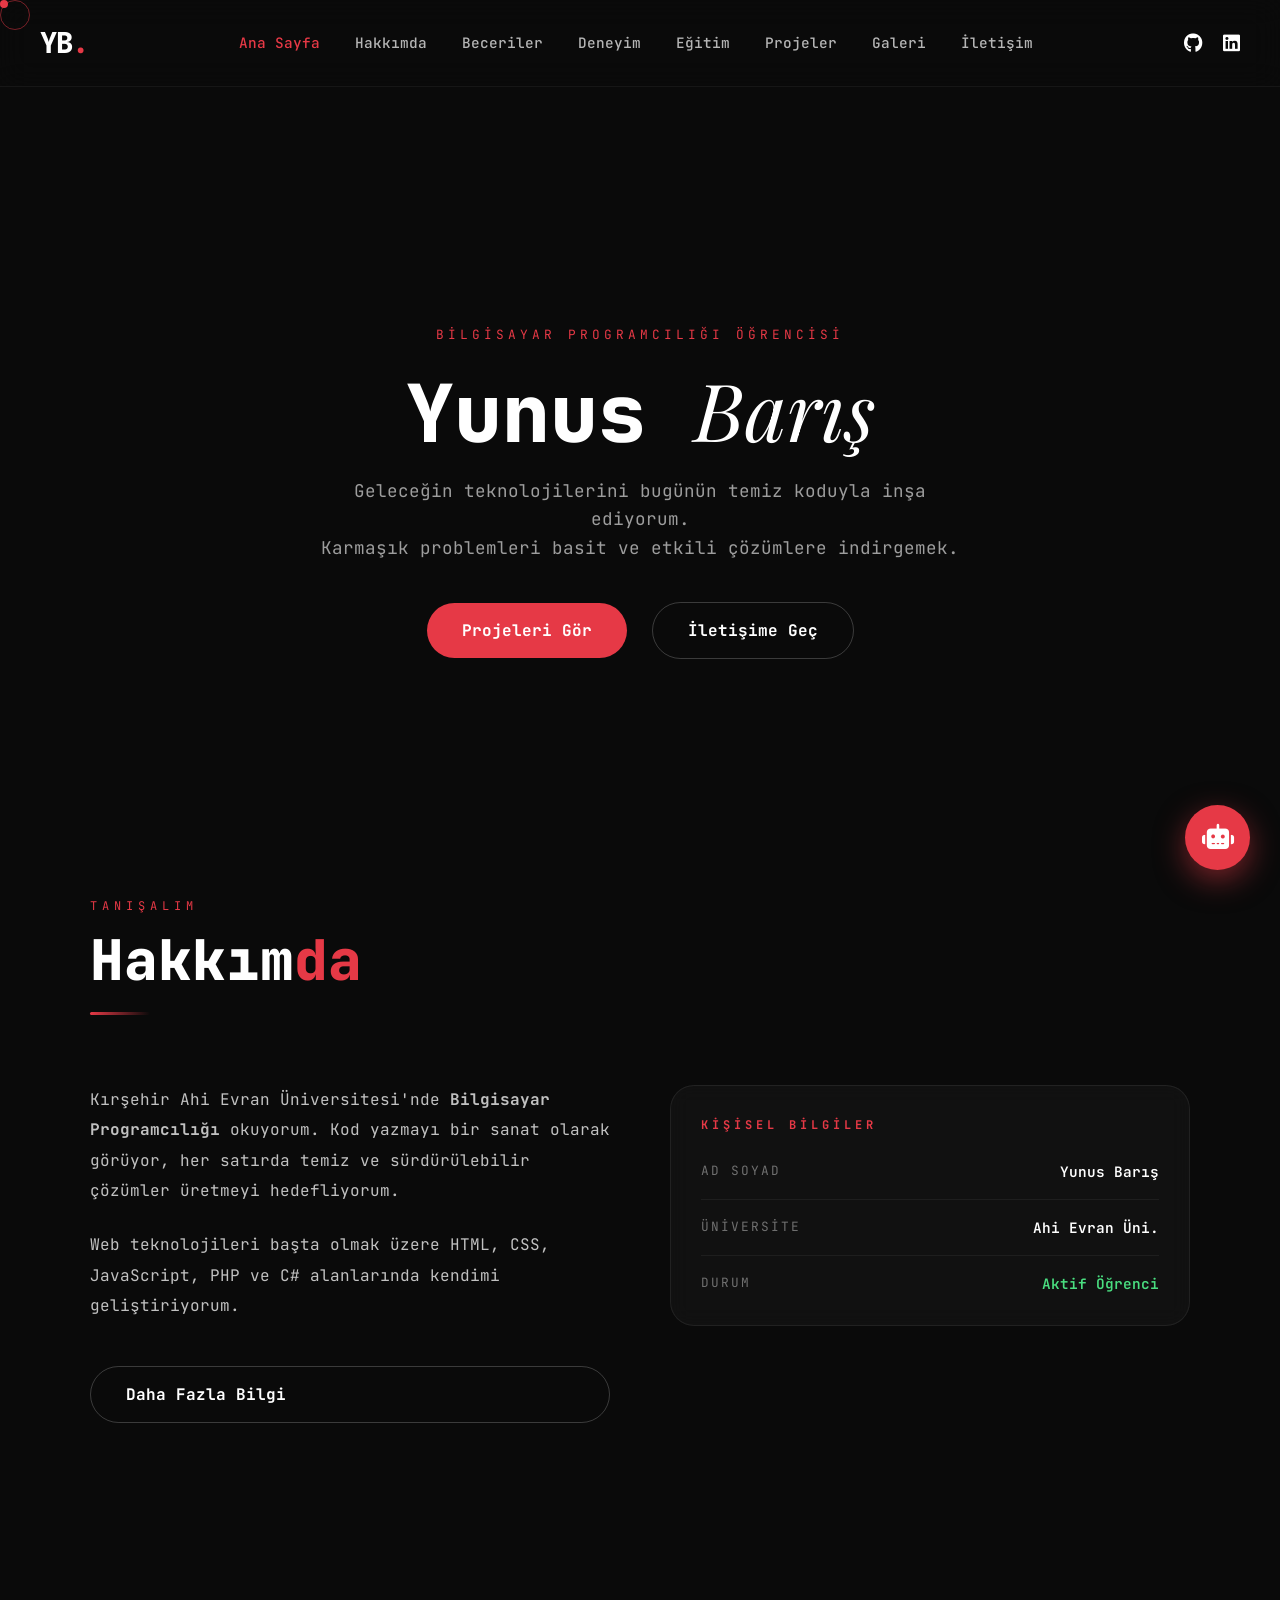
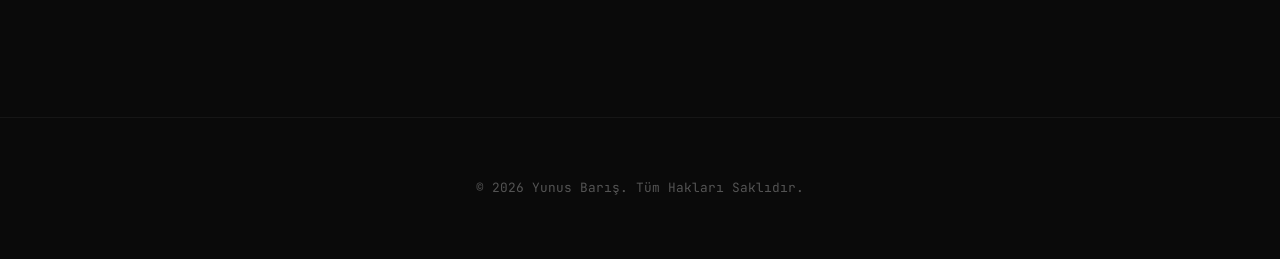
==== index.html @ b7cae60c "Update index.html" ====
<!DOCTYPE html>
<html lang="tr">
<head>
    <meta charset="UTF-8">
    <meta name="viewport" content="width=device-width, initial-scale=1.0">
    <title>Yunus Barış | Ana Sayfa</title>
    <link rel="stylesheet" href="assets/css/style.css">
    <link rel="stylesheet" href="https://cdnjs.cloudflare.com/ajax/libs/font-awesome/6.5.1/css/all.min.css">
    <link rel="preconnect" href="https://fonts.googleapis.com">
    <link rel="preconnect" href="https://fonts.gstatic.com" crossorigin>
    <link href="https://fonts.googleapis.com/css2?family=JetBrains+Mono:wght@400;500;700;800&family=Playfair+Display:ital,wght@0,400;1,400&display=swap" rel="stylesheet">
</head>
<body>

    <!-- ÖZEL İMLEÇ -->
    <div class="cursor" id="cursor"></div>
    <div class="cursor-trail" id="cursorTrail"></div>

    <header>
        <nav class="navbar">
            <a href="index.html" class="nav-logo">YB<span class="dot">.</span></a>
            <ul class="nav-links" id="navLinks">
                <li><a href="index.html" class="active">Ana Sayfa</a></li>
                <li><a href="pages/about.html">Hakkımda</a></li>
                <li><a href="pages/skills.html">Beceriler</a></li>
                <li><a href="pages/experience.html">Deneyim</a></li>
                <li><a href="pages/education.html">Eğitim</a></li>
                <li><a href="pages/project.html">Projeler</a></li>
                <li><a href="pages/gallery.html">Galeri</a></li>
                <li><a href="pages/contact.html">İletişim</a></li>
            </ul>
            <div class="nav-socials">
                <a href="https://github.com/barisyunus29-blip" target="_blank"><i class="fab fa-github"></i></a>
                <a href="https://www.linkedin.com/in/yunus-barış-47b7302a7/" target="_blank"><i class="fab fa-linkedin"></i></a>
            </div>
            <div class="hamburger" id="hamburger">
                <span></span><span></span><span></span>
            </div>
        </nav>
    </header>

    <main>
        <section class="hero">
            <div class="hero-content">
                <div class="hero-tag">Bilgisayar Programcılığı Öğrencisi</div>
                <h1 class="hero-name"><span>Yunus</span> <span class="italic">Barış</span></h1>
                <p class="hero-sub">
                    Geleceğin teknolojilerini bugünün temiz koduyla inşa ediyorum.<br>
                    Karmaşık problemleri basit ve etkili çözümlere indirgemek.
                </p>
                <div class="hero-cta">
                    <a href="pages/project.html" class="btn-primary">Projeleri Gör</a>
                    <a href="pages/contact.html" class="btn-ghost">İletişime Geç</a>
                </div>
            </div>
        </section>

        <!-- Hakkımda Bölümü -->
        <section id="about-section" class="page-wrapper" style="padding-top: 0;">
            <div class="page-container">
                <div class="page-header fade-in-up">
                    <span class="page-header-label">Tanışalım</span>
                    <h1>Hakkım<span class="highlight">da</span></h1>
                    <div class="page-header-line"></div>
                </div>

                <div class="about-grid">
                    <div class="about-text-block fade-in-up delay-1">
                        <p>
                            Kırşehir Ahi Evran Üniversitesi'nde <strong>Bilgisayar Programcılığı</strong> okuyorum.
                            Kod yazmayı bir sanat olarak görüyor, her satırda temiz ve sürdürülebilir çözümler üretmeyi hedefliyorum.
                        </p>
                        <p>
                            Web teknolojileri başta olmak üzere HTML, CSS, JavaScript, PHP ve C# alanlarında kendimi geliştiriyorum.
                        </p>
                        <a href="pages/about.html" class="btn-ghost" style="margin-left: 0; margin-top: 20px;">Daha Fazla Bilgi</a>
                    </div>
                    <div class="about-info-card fade-in-up delay-2 glow-card" style="position: relative; overflow: hidden;">
                        <h3>Kişisel Bilgiler</h3>
                        <div class="info-list">
                            <div class="info-item"><span class="info-label">Ad Soyad</span><span class="info-value">Yunus Barış</span></div>
                            <div class="info-item"><span class="info-label">Üniversite</span><span class="info-value">Ahi Evran Üni.</span></div>
                            <div class="info-item"><span class="info-label">Durum</span><span class="info-value" style="color: #4ade80;">Aktif Öğrenci</span></div>
                        </div>
                    </div>
                </div>
            </div>
        </section>
    </main>

    <!-- AI Chatbot -->
    <div id="ai-chat-container">
        <div class="ai-chat-header">
            <span><i class="fas fa-robot"></i> AI Asistan</span>
            <button id="close-chat"><i class="fas fa-times"></i></button>
        </div>
        <div id="ai-chat-body">
            <div class="ai-message">Merhaba! Ben Yunus'un AI asistanıyım. Size nasıl yardımcı olabilirim?</div>
        </div>
        <div class="ai-chat-footer">
            <input type="text" id="ai-input" placeholder="Bir şeyler sorun...">
            <button id="send-ai" style="background:#e63946;border:none;color:#fff;padding:12px 18px;border-radius:50px;cursor:pointer;font-family:inherit;">
                <i class="fas fa-paper-plane"></i>
            </button>
        </div>
    </div>
    <button id="ai-chat-toggle"><i class="fas fa-robot"></i></button>

    <footer>
        <p>&copy; 2026 Yunus Barış. Tüm Hakları Saklıdır.</p>
    </footer>

    <script src="assets/js/app.js"></script>
</body>
</html>
---- assets/css/style.css ----
/* GENEL AYARLAR */
* {
    margin: 0;
    padding: 0;
    box-sizing: border-box;
}

body {
    font-family: 'JetBrains Mono', monospace;
    background-color: #0a0a0a;
    color: #ffffff;
    line-height: 1.6;
    overflow-x: hidden;
}

/* ÖZEL İMLEÇ */
.cursor {
    width: 8px;
    height: 8px;
    background-color: #e63946;
    border-radius: 50%;
    position: fixed;
    pointer-events: none;
    z-index: 9999;
    transition: transform 0.1s ease;
}

.cursor-trail {
    width: 30px;
    height: 30px;
    border: 1px solid rgba(230, 57, 70, 0.5);
    border-radius: 50%;
    position: fixed;
    pointer-events: none;
    z-index: 9998;
    transition: left 0.15s ease-out, top 0.15s ease-out;
}

/* NAVBAR (Modern Cam Efekti) */
header {
    background-color: rgba(10, 10, 10, 0.8);
    backdrop-filter: blur(15px);
    padding: 20px 0;
    position: sticky;
    top: 0;
    z-index: 1000;
    border-bottom: 1px solid rgba(255, 255, 255, 0.05);
}

.navbar {
    display: flex;
    justify-content: space-between;
    align-items: center;
    max-width: 1300px;
    margin: 0 auto;
    padding: 0 40px;
}

.nav-logo {
    font-size: 1.8rem;
    font-weight: 800;
    letter-spacing: -1px;
    text-decoration: none;
    color: #fff;
}

.nav-logo .dot {
    color: #e63946;
}

.nav-links {
    display: flex;
    gap: 35px;
    list-style: none;
}

.nav-links a {
    font-size: 0.9rem;
    font-weight: 500;
    color: rgba(255, 255, 255, 0.7);
    transition: 0.4s cubic-bezier(0.175, 0.885, 0.32, 1.275);
    text-decoration: none;
}

.nav-links a:hover, .nav-links a.active {
    color: #e63946;
    transform: translateY(-2px);
}

.nav-socials {
    display: flex;
    gap: 20px;
}

.nav-socials a {
    font-size: 1.2rem;
    color: #fff;
    transition: 0.3s;
    text-decoration: none;
}

.nav-socials a:hover {
    color: #e63946;
    transform: scale(1.2);
}

/* HAMBURGER */
.hamburger {
    display: none;
    flex-direction: column;
    gap: 6px;
    cursor: pointer;
}

.hamburger span {
    width: 28px;
    height: 2px;
    background-color: #fff;
    transition: 0.4s;
}

/* HERO SECTION */
.hero {
    height: 90vh;
    display: flex;
    align-items: center;
    justify-content: center;
    text-align: center;
    padding: 0 20px;
}

.hero-tag {
    font-size: 0.8rem;
    color: #e63946;
    letter-spacing: 4px;
    text-transform: uppercase;
    margin-bottom: 20px;
}

.hero-name {
    font-size: 5rem;
    font-weight: 800;
    margin-bottom: 20px;
    line-height: 1.1;
}

.hero-name span.italic {
    font-style: italic;
    font-family: 'Playfair Display', serif;
    font-weight: 400;
}

.hero-sub {
    font-size: 1.1rem;
    color: rgba(255, 255, 255, 0.6);
    max-width: 650px;
    margin: 0 auto 40px;
}

/* BUTONLAR */
.btn-primary {
    padding: 15px 35px;
    background-color: #e63946;
    color: #fff;
    border-radius: 50px;
    font-weight: 700;
    display: inline-block;
    transition: 0.4s;
    text-decoration: none;
}

.btn-primary:hover {
    background-color: #c12a35;
    box-shadow: 0 10px 30px rgba(230, 57, 70, 0.4);
    transform: translateY(-5px);
}

.btn-ghost {
    padding: 15px 35px;
    border: 1px solid rgba(255, 255, 255, 0.2);
    color: #fff;
    border-radius: 50px;
    font-weight: 700;
    display: inline-block;
    transition: 0.4s;
    margin-left: 15px;
    text-decoration: none;
}

.btn-ghost:hover {
    border-color: #e63946;
    background-color: rgba(230, 57, 70, 0.1);
    transform: translateY(-5px);
}

/* AI CHATBOT */
#ai-chat-toggle {
    position: fixed; bottom: 30px; right: 30px;
    width: 65px; height: 65px; border-radius: 50%;
    background-color: #e63946; color: #fff;
    border: none; cursor: pointer; font-size: 1.6rem;
    box-shadow: 0 10px 30px rgba(230, 57, 70, 0.5);
    z-index: 2000; transition: 0.3s;
}

#ai-chat-toggle:hover { transform: scale(1.1); }

#ai-chat-container {
    position: fixed; bottom: 110px; right: 30px;
    width: 360px; background: rgba(20, 20, 20, 0.95);
    backdrop-filter: blur(20px); border-radius: 25px;
    border: 1px solid rgba(255, 255, 255, 0.1);
    display: none; flex-direction: column; z-index: 2000;
    box-shadow: 0 20px 60px rgba(0, 0, 0, 0.8);
}

.ai-chat-header {
    background: #e63946; color: white; padding: 20px;
    border-radius: 25px 25px 0 0; display: flex; justify-content: space-between;
}

#ai-chat-body { height: 350px; overflow-y: auto; padding: 20px; display: flex; flex-direction: column; gap: 15px; }

.ai-message { background: rgba(255, 255, 255, 0.05); padding: 12px 18px; border-radius: 15px 15px 15px 0; align-self: flex-start; max-width: 85%; }

.user-message { background: #e63946; padding: 12px 18px; border-radius: 15px 15px 0 15px; align-self: flex-end; max-width: 85%; }

.ai-chat-footer { padding: 20px; display: flex; gap: 10px; border-top: 1px solid rgba(255, 255, 255, 0.05); }

.ai-chat-footer input { flex: 1; background: rgba(255, 255, 255, 0.05); border: 1px solid rgba(255, 255, 255, 0.1); color: white; padding: 12px 20px; border-radius: 50px; font-family: inherit; }

/* ============================================
   MERKEZİ MODERN KART & PARLAMA (GLOW) SİSTEMİ
   ============================================ */

.glow-card {
    background: rgba(255, 255, 255, 0.03);
    border: 1px solid rgba(255, 255, 255, 0.07);
    border-radius: 24px;
    padding: 30px;
    position: relative;
    overflow: hidden;
    transition: all 0.4s cubic-bezier(0.175, 0.885, 0.32, 1.275);
    cursor: pointer;
    backdrop-filter: blur(10px);
}

/* Üst Kırmızı Çizgi Efekti (Beceriler sayfasından) */
.glow-card::before {
    content: '';
    position: absolute;
    top: 0; left: 0;
    width: 100%; height: 3px;
    background: linear-gradient(90deg, #e63946, transparent);
    transform: scaleX(0);
    transform-origin: left;
    transition: transform 0.4s ease;
    z-index: 2;
}

/* Fare Takip Parlama Efekti */
.glow-card::after {
    content: '';
    position: absolute;
    top: 0; left: 0;
    width: 100%; height: 100%;
    background: radial-gradient(600px circle at var(--mouse-x) var(--mouse-y), rgba(230, 57, 70, 0.15), transparent 40%);
    opacity: 0;
    transition: opacity 0.5s;
    pointer-events: none;
    z-index: 1;
}

.glow-card:hover {
    border-color: rgba(230, 57, 70, 0.4);
    background: rgba(230, 57, 70, 0.04);
    transform: translateY(-10px) scale(1.02);
    box-shadow: 0 30px 60px rgba(0, 0, 0, 0.5);
}

.glow-card:hover::before {
    transform: scaleX(1);
}

.glow-card:hover::after {
    opacity: 1;
}

/* ============================================
   SAYFA ORTAK STİLLER
   ============================================ */

.page-wrapper {
    min-height: calc(100vh - 80px);
    padding: 80px 20px;
}

.page-container {
    max-width: 1100px;
    margin: 0 auto;
}

.page-header {
    margin-bottom: 70px;
    position: relative;
}

.page-header-label {
    font-size: 0.75rem;
    color: #e63946;
    letter-spacing: 5px;
    text-transform: uppercase;
    margin-bottom: 14px;
    display: block;
}

.page-header h1 {
    font-size: 3.5rem;
    font-weight: 800;
    line-height: 1.1;
    margin-bottom: 20px;
}

.page-header h1 .highlight {
    color: #e63946;
}

.page-header-line {
    width: 60px;
    height: 3px;
    background: linear-gradient(90deg, #e63946, transparent);
    border-radius: 2px;
}

/* ============================================
   HAKKIMDA BÖLÜMÜ / SAYFASI
   ============================================ */

.about-grid {
    display: grid;
    grid-template-columns: 1fr 1fr;
    gap: 60px;
    align-items: start;
    margin-bottom: 80px;
}

.about-text-block {
    display: flex;
    flex-direction: column;
    gap: 24px;
}

.about-text-block p {
    font-size: 1rem;
    color: rgba(255, 255, 255, 0.75);
    line-height: 1.9;
}

.about-info-card {
    /* glow-card sınıfı ile desteklenir */
}

.about-info-card h3 {
    font-size: 0.75rem;
    color: #e63946;
    letter-spacing: 4px;
    text-transform: uppercase;
    margin-bottom: 25px;
}

.info-list {
    display: flex;
    flex-direction: column;
    gap: 16px;
}

.info-item {
    display: flex;
    justify-content: space-between;
    align-items: center;
    padding-bottom: 16px;
    border-bottom: 1px solid rgba(255, 255, 255, 0.05);
}

.info-item:last-child {
    border-bottom: none;
    padding-bottom: 0;
}

.info-label {
    font-size: 0.8rem;
    color: rgba(255, 255, 255, 0.4);
    text-transform: uppercase;
    letter-spacing: 2px;
}

.info-value {
    font-size: 0.9rem;
    color: #fff;
    font-weight: 600;
}

.about-interests {
    margin-top: 60px;
}

.about-interests h2 {
    font-size: 1.5rem;
    margin-bottom: 30px;
    color: rgba(255,255,255,0.9);
}

.interests-grid {
    display: grid;
    grid-template-columns: repeat(auto-fill, minmax(200px, 1fr));
    gap: 16px;
}

.interest-card {
    text-align: center;
    padding: 24px 20px;
}

.interest-card i {
    font-size: 1.8rem;
    color: #e63946;
    margin-bottom: 12px;
    display: block;
}

.interest-card span {
    font-size: 0.85rem;
    color: rgba(255,255,255,0.7);
}

/* ============================================
   BECERİLER BÖLÜMÜ
   ============================================ */

.skills-section-title {
    font-size: 0.75rem;
    color: #e63946;
    letter-spacing: 4px;
    text-transform: uppercase;
    margin-bottom: 30px;
    display: flex;
    align-items: center;
    gap: 15px;
}

.skills-section-title::after {
    content: '';
    flex: 1;
    height: 1px;
    background: rgba(255,255,255,0.08);
}

.skills-category {
    margin-bottom: 60px;
}

.skills-grid {
    display: grid;
    grid-template-columns: repeat(auto-fill, minmax(280px, 1fr));
    gap: 20px;
}

.skill-card-header {
    display: flex;
    align-items: center;
    gap: 16px;
    margin-bottom: 20px;
}

.skill-icon {
    width: 48px;
    height: 48px;
    background: rgba(230, 57, 70, 0.1);
    border-radius: 12px;
    display: flex;
    align-items: center;
    justify-content: center;
    font-size: 1.4rem;
    color: #e63946;
    flex-shrink: 0;
    transition: background 0.3s;
}

.skill-card:hover .skill-icon {
    background: rgba(230, 57, 70, 0.2);
}

.skill-card-info h3 {
    font-size: 1rem;
    font-weight: 700;
    margin-bottom: 4px;
}

.skill-card-info span {
    font-size: 0.75rem;
    color: rgba(255,255,255,0.4);
    text-transform: uppercase;
    letter-spacing: 2px;
}

.skill-bar-bg {
    width: 100%;
    height: 6px;
    background: rgba(255,255,255,0.05);
    border-radius: 10px;
    margin-top: 15px;
    overflow: hidden;
}

.skill-bar-fill {
    height: 100%;
    background: #e63946;
    width: 0;
    transition: width 1.5s cubic-bezier(0.1, 0, 0.2, 1);
}

.tools-grid {
    display: grid;
    grid-template-columns: repeat(auto-fill, minmax(120px, 1fr));
    gap: 15px;
}

.tool-badge {
    padding: 15px;
    text-align: center;
    border-radius: 18px;
}

.tool-badge i {
    font-size: 1.4rem;
    color: #e63946;
    margin-bottom: 8px;
    display: block;
}

.tool-badge span {
    font-size: 0.75rem;
    font-weight: 600;
    color: rgba(255,255,255,0.6);
}

/* ============================================
   DENEYİM BÖLÜMÜ (Timeline)
   ============================================ */

.timeline {
    position: relative;
    max-width: 900px;
    margin: 0 auto;
}

.timeline::before {
    content: '';
    position: absolute;
    left: 20px;
    top: 0;
    width: 2px;
    height: 100%;
    background: rgba(255,255,255,0.05);
}

.timeline-item {
    position: relative;
    padding-left: 70px;
    margin-bottom: 50px;
}

.timeline-dot {
    position: absolute;
    left: 15px;
    top: 0;
    width: 12px;
    height: 12px;
    background: #e63946;
    border-radius: 50%;
    box-shadow: 0 0 15px #e63946;
    z-index: 2;
}

.timeline-card {
    /* glow-card sınıfı ile desteklenir */
}

.timeline-meta {
    display: flex;
    justify-content: space-between;
    margin-bottom: 15px;
}

.timeline-date {
    font-size: 0.8rem;
    color: #e63946;
    font-weight: 700;
}

.timeline-badge {
    font-size: 0.65rem;
    background: rgba(255,255,255,0.05);
    padding: 4px 12px;
    border-radius: 50px;
    text-transform: uppercase;
    letter-spacing: 1px;
}

.timeline-card h3 {
    font-size: 1.3rem;
    margin-bottom: 5px;
}

.timeline-card h4 {
    font-size: 0.9rem;
    color: rgba(255,255,255,0.4);
    margin-bottom: 15px;
}

.timeline-card p {
    font-size: 0.95rem;
    color: rgba(255,255,255,0.6);
    line-height: 1.7;
    margin-bottom: 20px;
}

.timeline-tags {
    display: flex;
    flex-wrap: wrap;
    gap: 8px;
}

.timeline-tags span {
    font-size: 0.7rem;
    background: rgba(255,255,255,0.03);
    padding: 4px 10px;
    border-radius: 4px;
    color: rgba(255,255,255,0.5);
}

/* ============================================
   EĞİTİM BÖLÜMÜ
   ============================================ */

.education-grid {
    display: grid;
    grid-template-columns: repeat(auto-fill, minmax(320px, 1fr));
    gap: 25px;
}

.edu-card {
    /* glow-card sınıfı ile desteklenir */
}

.edu-icon {
    font-size: 1.8rem;
    color: #e63946;
    margin-bottom: 20px;
}

.edu-date {
    font-size: 0.8rem;
    color: #e63946;
    font-weight: 700;
    margin-bottom: 10px;
}

.edu-card h3 {
    font-size: 1.2rem;
    margin-bottom: 5px;
}

.edu-card h4 {
    font-size: 0.9rem;
    color: rgba(255,255,255,0.4);
    margin-bottom: 15px;
}

.edu-card p {
    font-size: 0.9rem;
    color: rgba(255,255,255,0.6);
}

/* ============================================
   PROJELER BÖLÜMÜ
   ============================================ */

.projects-grid {
    display: grid;
    grid-template-columns: repeat(auto-fill, minmax(350px, 1fr));
    gap: 30px;
}

.project-card {
    text-decoration: none;
    color: inherit;
    display: flex;
    flex-direction: column;
    gap: 20px;
}

.project-icon {
    width: 60px;
    height: 60px;
    background: rgba(230, 57, 70, 0.1);
    border-radius: 18px;
    display: flex;
    align-items: center;
    justify-content: center;
    font-size: 1.8rem;
    color: #e63946;
    transition: 0.3s;
}

.project-card:hover .project-icon {
    background: #e63946;
    color: #fff;
    transform: rotate(-10deg);
}

.project-card h3 {
    font-size: 1.5rem;
    font-weight: 700;
}

.project-card p {
    font-size: 0.95rem;
    color: rgba(255, 255, 255, 0.6);
    line-height: 1.7;
}

.project-link-hint {
    margin-top: auto;
    font-size: 0.8rem;
    color: #e63946;
    font-weight: 700;
    display: flex;
    align-items: center;
    gap: 10px;
    opacity: 0.7;
    transition: 0.3s;
}

.project-card:hover .project-link-hint {
    opacity: 1;
    gap: 15px;
}

/* ============================================
   İLETİŞİM BÖLÜMÜ
   ============================================ */

.contact-form-box {
    background: rgba(255, 255, 255, 0.03);
    border: 1px solid rgba(255, 255, 255, 0.07);
    border-radius: 30px;
    padding: 50px;
    backdrop-filter: blur(20px);
}

.form-group {
    margin-bottom: 25px;
}

.form-group label {
    display: block;
    font-size: 0.8rem;
    color: rgba(255, 255, 255, 0.5);
    margin-bottom: 10px;
    text-transform: uppercase;
    letter-spacing: 1px;
}

.form-control {
    width: 100%;
    background: rgba(255, 255, 255, 0.05);
    border: 1px solid rgba(255, 255, 255, 0.1);
    border-radius: 15px;
    padding: 15px 20px;
    color: #fff;
    font-family: inherit;
    transition: 0.3s;
}

.form-control:focus {
    outline: none;
    border-color: #e63946;
    background: rgba(255, 255, 255, 0.08);
    box-shadow: 0 0 20px rgba(230, 57, 70, 0.1);
}

textarea.form-control {
    resize: none;
    height: 150px;
}

/* FOOTER */
footer {
    text-align: center;
    padding: 60px 20px;
    border-top: 1px solid rgba(255, 255, 255, 0.05);
    color: rgba(255, 255, 255, 0.3);
    font-size: 0.8rem;
}

/* RESPONSIVE */
@media (max-width: 992px) {
    .hero-name { font-size: 3.5rem; }
    .about-grid { grid-template-columns: 1fr; }
}

@media (max-width: 768px) {
    .navbar { padding: 0 20px; }
    .nav-links { display: none; }
    .hamburger { display: flex; }
    .hero-name { font-size: 2.8rem; }
    .page-header h1 { font-size: 2.5rem; }
}

/* ============================================
   RESPONSIVE & TAŞMA KONTROLÜ (GÜNCELLEME)
   ============================================ */

/* Tüm görseller için taşma koruması */
img {
    max-width: 100%;
    height: auto;
    display: block;
}

/* Sayfa genelinde taşmayı engelle */
html, body {
    overflow-x: hidden;
    width: 100%;
    position: relative;
}

/* AI Chatbot Responsive Ayarları */
@media (max-width: 576px) {
    #ai-chat-container {
        width: calc(100% - 40px);
        right: 20px;
        bottom: 100px;
        height: 70vh;
    }
    
    #ai-chat-body {
        height: calc(100% - 130px);
    }

    .hero-name {
        font-size: 2.2rem;
    }

    .page-header h1 {
        font-size: 2rem;
    }

    .btn-ghost {
        margin-left: 0;
        margin-top: 10px;
        width: 100%;
    }

    .btn-primary {
        width: 100%;
    }
}

/* Hamburger Menü Mobilde Açıkken Sayfa Kaymasını Engelle */
body.menu-open {
    overflow: hidden;
}

/* Mobil Menü Stili (Hamburger aktifken) */
@media (max-width: 768px) {
    .nav-links.active {
        display: flex;
        flex-direction: column;
        position: fixed;
        top: 80px;
        left: 0;
        width: 100%;
        height: calc(100vh - 80px);
        background: rgba(10, 10, 10, 0.98);
        backdrop-filter: blur(20px);
        padding: 40px;
        gap: 30px;
        z-index: 999;
        animation: slideDown 0.4s ease forwards;
    }

    .nav-links a {
        font-size: 1.5rem;
        text-align: center;
    }

    @keyframes slideDown {
        from { opacity: 0; transform: translateY(-20px); }
        to { opacity: 1; transform: translateY(0); }
    }
}
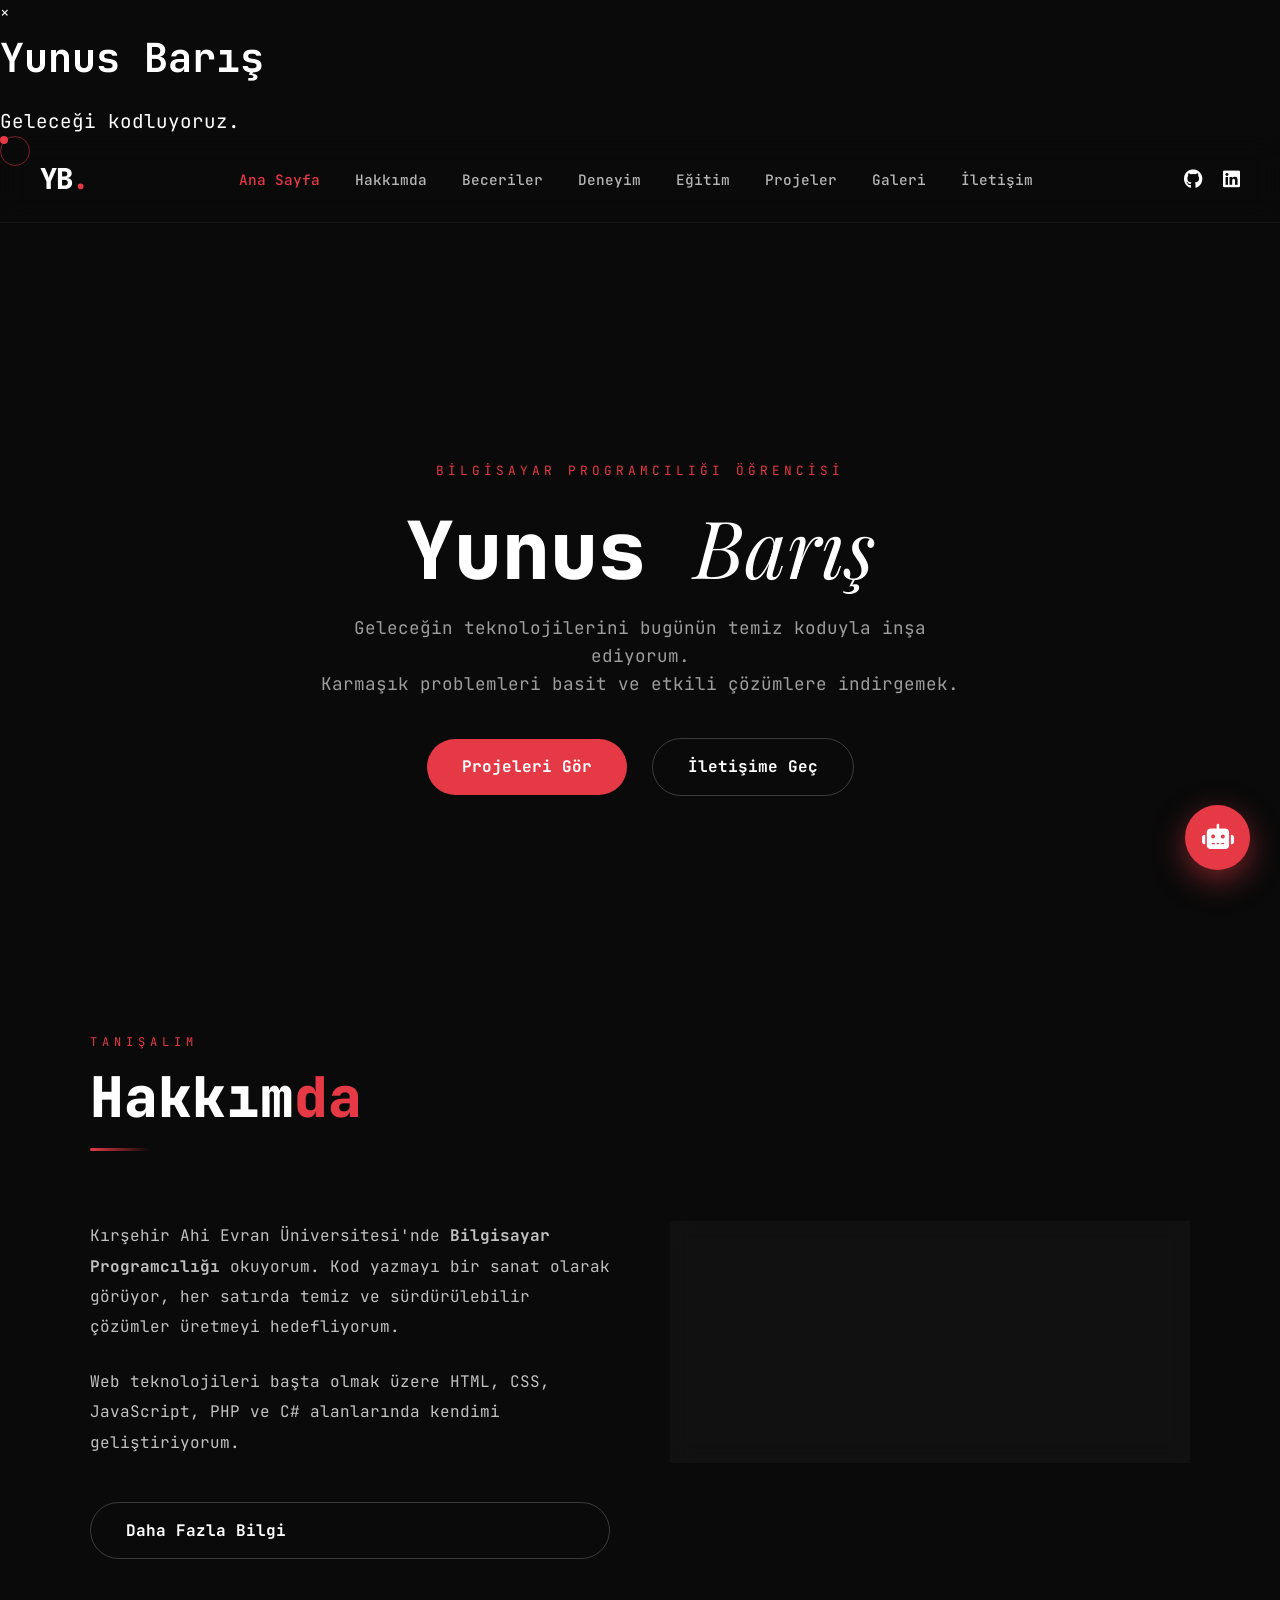
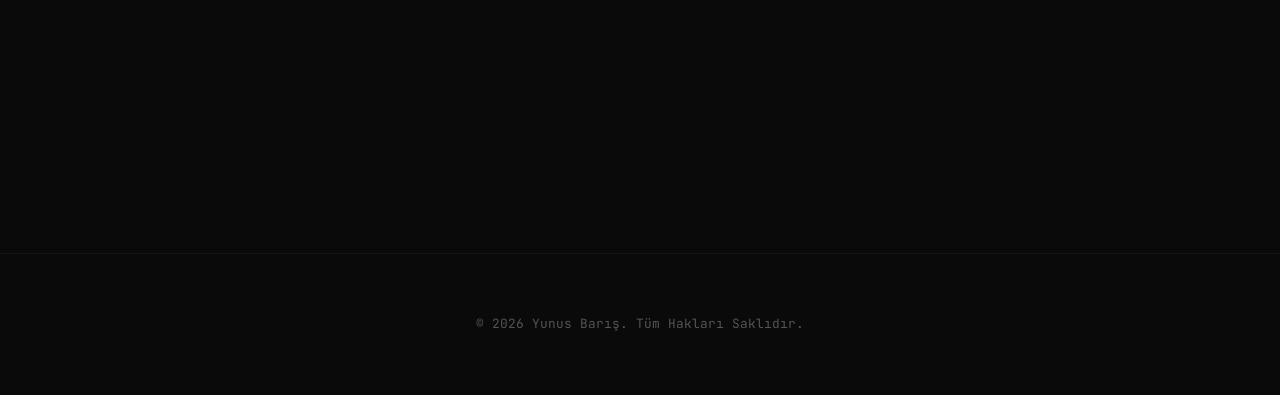
==== commit 7593e9ca: "3 tane özellik eklendi" ====
--- a/index.html
+++ b/index.html
@@ -11,6 +11,25 @@
     <link href="https://fonts.googleapis.com/css2?family=JetBrains+Mono:wght@400;500;700;800&family=Playfair+Display:ital,wght@0,400;1,400&display=swap" rel="stylesheet">
 </head>
 <body>
+    <!-- 1. PRELOADER: Tüm sayfaların en üstüne (<body> etiketinden hemen sonra) yapıştırın -->
+<div id="preloader">
+    <div class="spinner"></div>
+</div>
+
+<!-- 2. LIGHTBOX: Sadece galeri (gallery.html) sayfasının en altına (</body> öncesine) yapıştırın -->
+<div id="lightbox" class="lightbox">
+    <span class="close-button">&times;</span>
+    <img class="lightbox-content" id="lightbox-img" src="" alt="">
+</div>
+
+<!-- 3. PARALLAX: İstediğiniz sayfada (örneğin ana sayfa) bir bölüm olarak kullanın -->
+<section class="parallax-section" style="background-image: url('assets/img/arkaplan.jpg');">
+    <div class="parallax-container">
+        <h2 style="font-size: 2.5rem; margin-bottom: 1rem;">Yunus Barış</h2>
+        <p style="font-size: 1.2rem;">Geleceği kodluyoruz.</p>
+    </div>
+</section>
+
 
     <!-- ÖZEL İMLEÇ -->
     <div class="cursor" id="cursor"></div>
@@ -19,7 +38,7 @@
     <header>
         <nav class="navbar">
             <a href="index.html" class="nav-logo">YB<span class="dot">.</span></a>
-            <ul class="nav-links" id="navLinks">
+                                    <ul class="nav-links" id="navLinks">
                 <li><a href="index.html" class="active">Ana Sayfa</a></li>
                 <li><a href="pages/about.html">Hakkımda</a></li>
                 <li><a href="pages/skills.html">Beceriler</a></li>
@@ -88,6 +107,13 @@
         </section>
     </main>
 
+    
+
+    
+    
+
+
+    
     <!-- AI Chatbot -->
     <div id="ai-chat-container">
         <div class="ai-chat-header">
@@ -106,6 +132,7 @@
     </div>
     <button id="ai-chat-toggle"><i class="fas fa-robot"></i></button>
 
+
     <footer>
         <p>&copy; 2026 Yunus Barış. Tüm Hakları Saklıdır.</p>
     </footer>
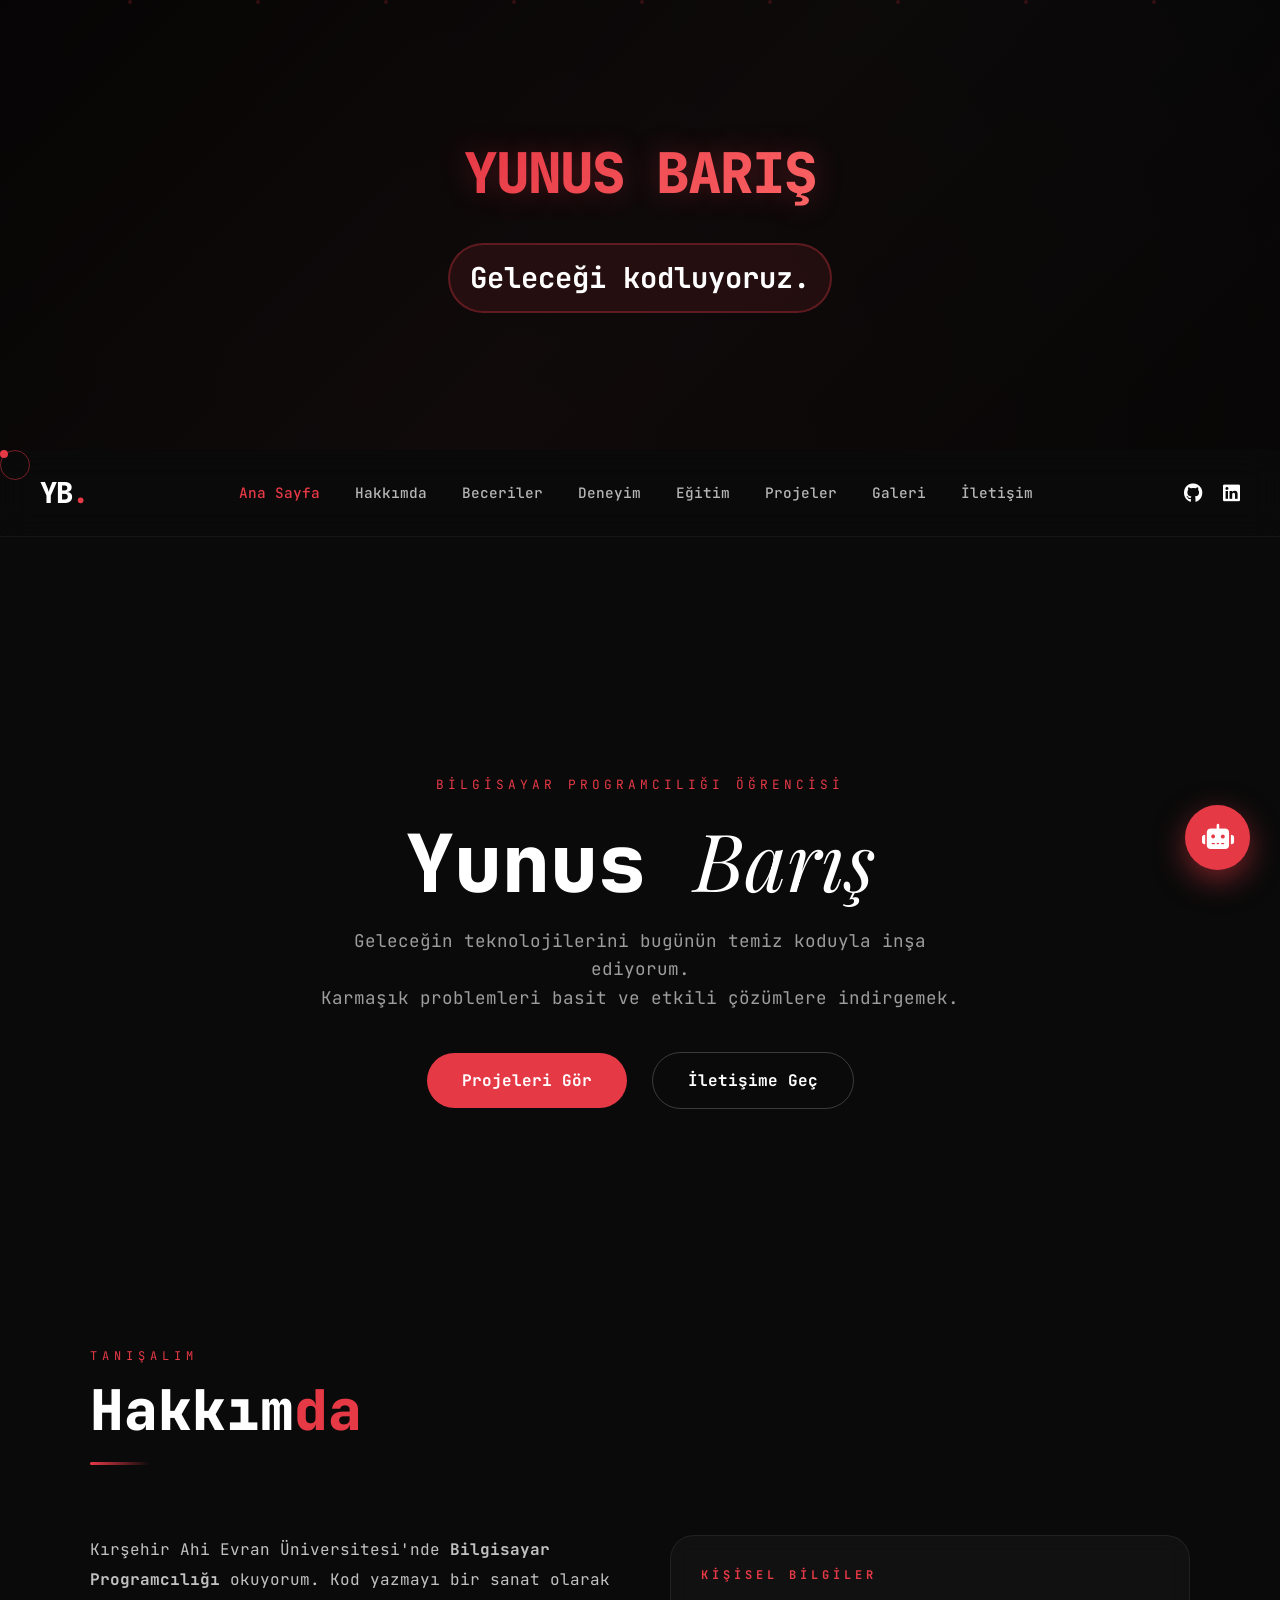
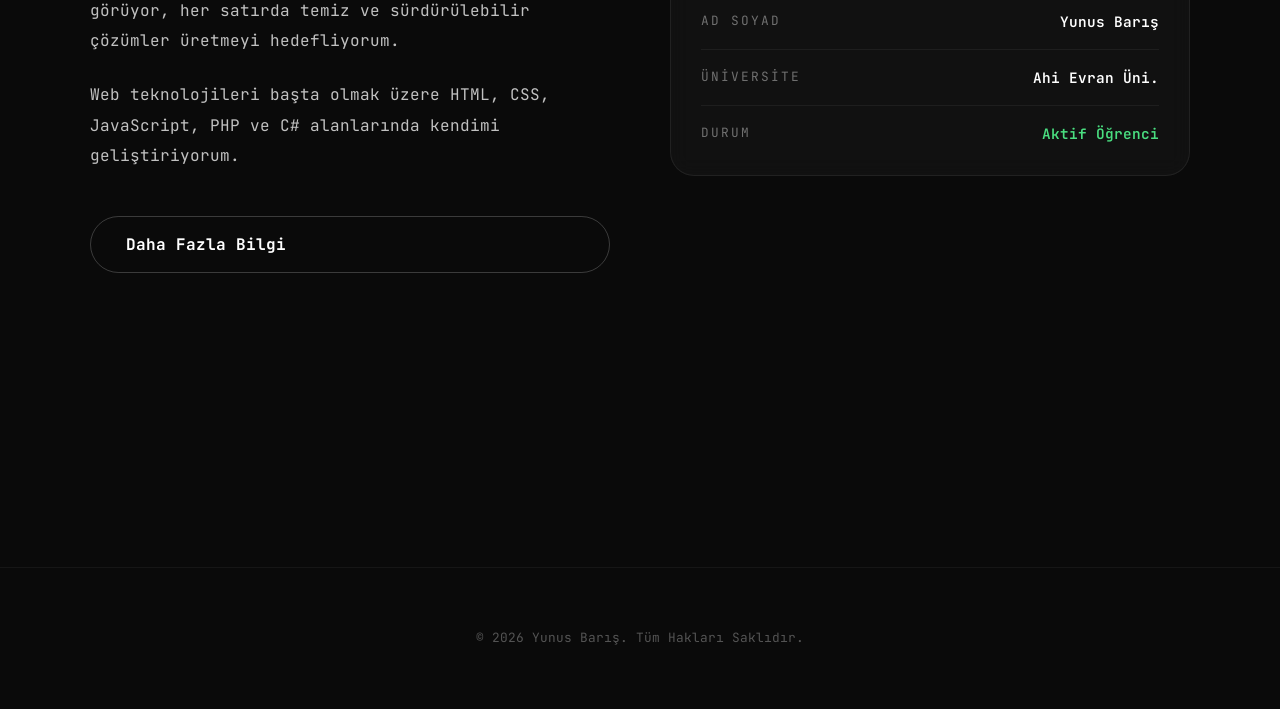
==== commit e8f6c373: "Update index.html" ====
--- a/index.html
+++ b/index.html
@@ -23,10 +23,13 @@
 </div>
 
 <!-- 3. PARALLAX: İstediğiniz sayfada (örneğin ana sayfa) bir bölüm olarak kullanın -->
-<section class="parallax-section" style="background-image: url('assets/img/arkaplan.jpg');">
+<section class="parallax-section">
+    <!-- Kayan Parçacıklar -->
+    <div class="floating-particles"></div>
+    
     <div class="parallax-container">
-        <h2 style="font-size: 2.5rem; margin-bottom: 1rem;">Yunus Barış</h2>
-        <p style="font-size: 1.2rem;">Geleceği kodluyoruz.</p>
+        <h2 class="hero-title-animated">Yunus Barış</h2>
+        <p class="subtitle-animated">Geleceği kodluyoruz.</p>
     </div>
 </section>
 
@@ -106,13 +109,6 @@
             </div>
         </section>
     </main>
-
-    
-
-    
-    
-
-
     
     <!-- AI Chatbot -->
     <div id="ai-chat-container">
--- a/assets/css/style.css
+++ b/assets/css/style.css
@@ -901,3 +901,307 @@
         to { opacity: 1; transform: translateY(0); }
     }
 }
+/* --- YUNUS BARIŞ PORTFOLYO ETKİLEŞİM PAKETİ (GÜNCELLENMİŞ CSS) --- */
+
+/* 1. Preloader Stilleri */
+#preloader {
+    position: fixed; top: 0; left: 0; width: 100%; height: 100%;
+    z-index: 9999; background-color: #0a0a0a;
+    display: flex; justify-content: center; align-items: center;
+    transition: opacity 0.5s ease, visibility 0.5s ease;
+    opacity: 1; visibility: visible;
+}
+
+/* Preloader Gizlendiğinde */
+#preloader.preloader-hidden {
+    opacity: 0;
+    visibility: hidden;
+}
+
+.spinner {
+    border: 4px solid rgba(230, 57, 70, 0.1);
+    border-top: 4px solid #e63946; /* Sitenizin ana kırmızı rengi */
+    border-radius: 50%; width: 50px; height: 50px;
+    animation: spin 1s linear infinite;
+}
+@keyframes spin { 0% { transform: rotate(0deg); } 100% { transform: rotate(360deg); } }
+
+/* 2. Lightbox Stilleri */
+.lightbox {
+    display: none; position: fixed; z-index: 10000;
+    left: 0; top: 0; width: 100%; height: 100%;
+    background-color: rgba(0, 0, 0, 0.95);
+    justify-content: center; align-items: center;
+}
+.lightbox.active { display: flex !important; }
+.lightbox-content { 
+    max-width: 90%; max-height: 85%; border-radius: 8px; 
+    box-shadow: 0 0 30px rgba(0,0,0,0.5);
+    animation: zoomIn 0.4s cubic-bezier(0.175, 0.885, 0.32, 1.275); 
+}
+.close-button { 
+    position: absolute; top: 20px; right: 30px; color: #fff; 
+    font-size: 50px; cursor: pointer; transition: 0.3s;
+}
+.close-button:hover { color: #e63946; }
+
+/* 3. Paralaks Stilleri */
+.parallax-section {
+    height: 450px; background-attachment: fixed;
+    background-position: center; background-repeat: no-repeat; background-size: cover;
+    display: flex; align-items: center; justify-content: center;
+    position: relative; overflow: hidden;
+}
+.parallax-section::after {
+    content: ''; position: absolute; top: 0; left: 0; width: 100%; height: 100%;
+    background: rgba(0, 0, 0, 0.65); z-index: 1;
+}
+.parallax-container { position: relative; z-index: 2; color: white; text-align: center; padding: 20px; }
+
+/* --- MOBİL UYUMLULUK --- */
+@media (max-width: 768px) {
+    .lightbox-content { max-width: 95%; max-height: 75%; }
+    .close-button { top: 10px; right: 20px; font-size: 40px; padding: 10px; }
+    .parallax-section { background-attachment: scroll; height: 350px; }
+}
+@keyframes zoomIn { from { transform: scale(0.8); opacity: 0; } to { transform: scale(1); opacity: 1; } }
+/* MODERN HERO TASARIMI */
+.modern-hero {
+    height: 60vh !important;
+    display: flex;
+    align-items: center;
+    justify-content: center;
+    position: relative;
+    background: linear-gradient(45deg, #0f0f0f, #1a1a1a);
+    overflow: hidden;
+}
+
+.parallax-overlay {
+    position: absolute;
+    top: 0; left: 0; width: 100%; height: 100%;
+    background: radial-gradient(circle at center, transparent 0%, rgba(0,0,0,0.8) 100%);
+}
+
+.hero-title {
+    font-size: 4rem !important;
+    font-weight: 800;
+    letter-spacing: -1px;
+    margin-bottom: 0.5rem;
+    text-transform: uppercase;
+}
+
+.hero-divider {
+    width: 80px;
+    height: 4px;
+    background: #e63946;
+    margin: 1.5rem auto;
+    border-radius: 2px;
+}
+
+.hero-subtitle {
+    font-size: 1.5rem !important;
+    opacity: 0.9;
+    font-family: 'JetBrains Mono', monospace;
+}
+
+.hero-badges {
+    margin-top: 2rem;
+    display: flex;
+    gap: 10px;
+    justify-content: center;
+}
+
+.badge {
+    padding: 5px 15px;
+    background: rgba(255,255,255,0.05);
+    border: 1px solid rgba(255,255,255,0.1);
+    border-radius: 50px;
+    font-size: 0.8rem;
+    color: #888;
+    transition: 0.3s;
+}
+
+.badge:hover {
+    background: #e63946;
+    color: white;
+    border-color: #e63946;
+}
+
+.highlight { color: #e63946; }
+
+/* ============================================
+   MODERN VIDEO TARZINDA KAYAN ANIMASYONLAR
+   ============================================ */
+
+.parallax-container {
+    position: relative;
+    overflow: hidden;
+}
+
+.hero-title-animated {
+    font-size: 3.5rem;
+    font-weight: 900;
+    letter-spacing: -2px;
+    margin-bottom: 1.5rem;
+    background: linear-gradient(135deg, #e63946, #ff6b6b, #e63946);
+    background-size: 200% 200%;
+    -webkit-background-clip: text;
+    -webkit-text-fill-color: transparent;
+    background-clip: text;
+    animation: gradientShift 6s ease infinite;
+    text-transform: uppercase;
+    text-shadow: 0 0 30px rgba(230, 57, 70, 0.3);
+}
+
+@keyframes gradientShift {
+    0% {
+        background-position: 0% 50%;
+    }
+    50% {
+        background-position: 100% 50%;
+    }
+    100% {
+        background-position: 0% 50%;
+    }
+}
+
+.subtitle-animated {
+    font-size: 1.8rem;
+    font-weight: 700;
+    color: #fff;
+    position: relative;
+    display: inline-block;
+    margin: 0 auto;
+    overflow: hidden;
+    padding: 10px 20px;
+    border-radius: 50px;
+    background: rgba(230, 57, 70, 0.1);
+    border: 2px solid rgba(230, 57, 70, 0.3);
+}
+
+.subtitle-animated::before {
+    content: '';
+    position: absolute;
+    top: 0;
+    left: -100%;
+    width: 100%;
+    height: 100%;
+    background: linear-gradient(90deg, transparent, rgba(255, 255, 255, 0.3), transparent);
+    animation: shimmer 3s infinite;
+}
+
+@keyframes shimmer {
+    0% {
+        left: -100%;
+    }
+    100% {
+        left: 100%;
+    }
+}
+
+/* Kayan Parçacıklar */
+.floating-particles {
+    position: absolute;
+    width: 100%;
+    height: 100%;
+    top: 0;
+    left: 0;
+    overflow: hidden;
+    z-index: 0;
+}
+
+.particle {
+    position: absolute;
+    width: 4px;
+    height: 4px;
+    background: #e63946;
+    border-radius: 50%;
+    opacity: 0.6;
+    animation: float-up 20s infinite linear;
+}
+
+.particle:nth-child(1) { left: 10%; animation-delay: 0s; }
+.particle:nth-child(2) { left: 20%; animation-delay: 2s; }
+.particle:nth-child(3) { left: 30%; animation-delay: 4s; }
+.particle:nth-child(4) { left: 40%; animation-delay: 6s; }
+.particle:nth-child(5) { left: 50%; animation-delay: 8s; }
+.particle:nth-child(6) { left: 60%; animation-delay: 10s; }
+.particle:nth-child(7) { left: 70%; animation-delay: 12s; }
+.particle:nth-child(8) { left: 80%; animation-delay: 14s; }
+.particle:nth-child(9) { left: 90%; animation-delay: 16s; }
+
+@keyframes float-up {
+    0% {
+        bottom: -10px;
+        opacity: 0;
+    }
+    10% {
+        opacity: 0.6;
+    }
+    90% {
+        opacity: 0.6;
+    }
+    100% {
+        bottom: 100vh;
+        opacity: 0;
+        transform: translateX(100px);
+    }
+}
+
+/* Dinamik Arka Plan */
+.parallax-section {
+    position: relative;
+    background: linear-gradient(135deg, #0a0a0a 0%, #1a1a1a 50%, #0f0f0f 100%);
+    overflow: hidden;
+}
+
+.parallax-section::before {
+    content: '';
+    position: absolute;
+    top: 0;
+    left: 0;
+    width: 200%;
+    height: 200%;
+    background: radial-gradient(circle at 20% 50%, rgba(230, 57, 70, 0.1) 0%, transparent 50%),
+                radial-gradient(circle at 80% 80%, rgba(230, 57, 70, 0.05) 0%, transparent 50%);
+    animation: bgShift 15s ease infinite;
+    z-index: 1;
+}
+
+@keyframes bgShift {
+    0%, 100% {
+        transform: translate(0, 0);
+    }
+    50% {
+        transform: translate(-50px, -50px);
+    }
+}
+
+.parallax-container {
+    position: relative;
+    z-index: 2;
+}
+
+/* Responsive */
+@media (max-width: 768px) {
+    .hero-title-animated {
+        font-size: 2.5rem;
+        letter-spacing: -1px;
+    }
+    
+    .subtitle-animated {
+        font-size: 1.3rem;
+        padding: 8px 16px;
+    }
+}
+
+@media (max-width: 480px) {
+    .hero-title-animated {
+        font-size: 1.8rem;
+    }
+    
+    .subtitle-animated {
+        font-size: 1rem;
+        padding: 6px 12px;
+    }
+}
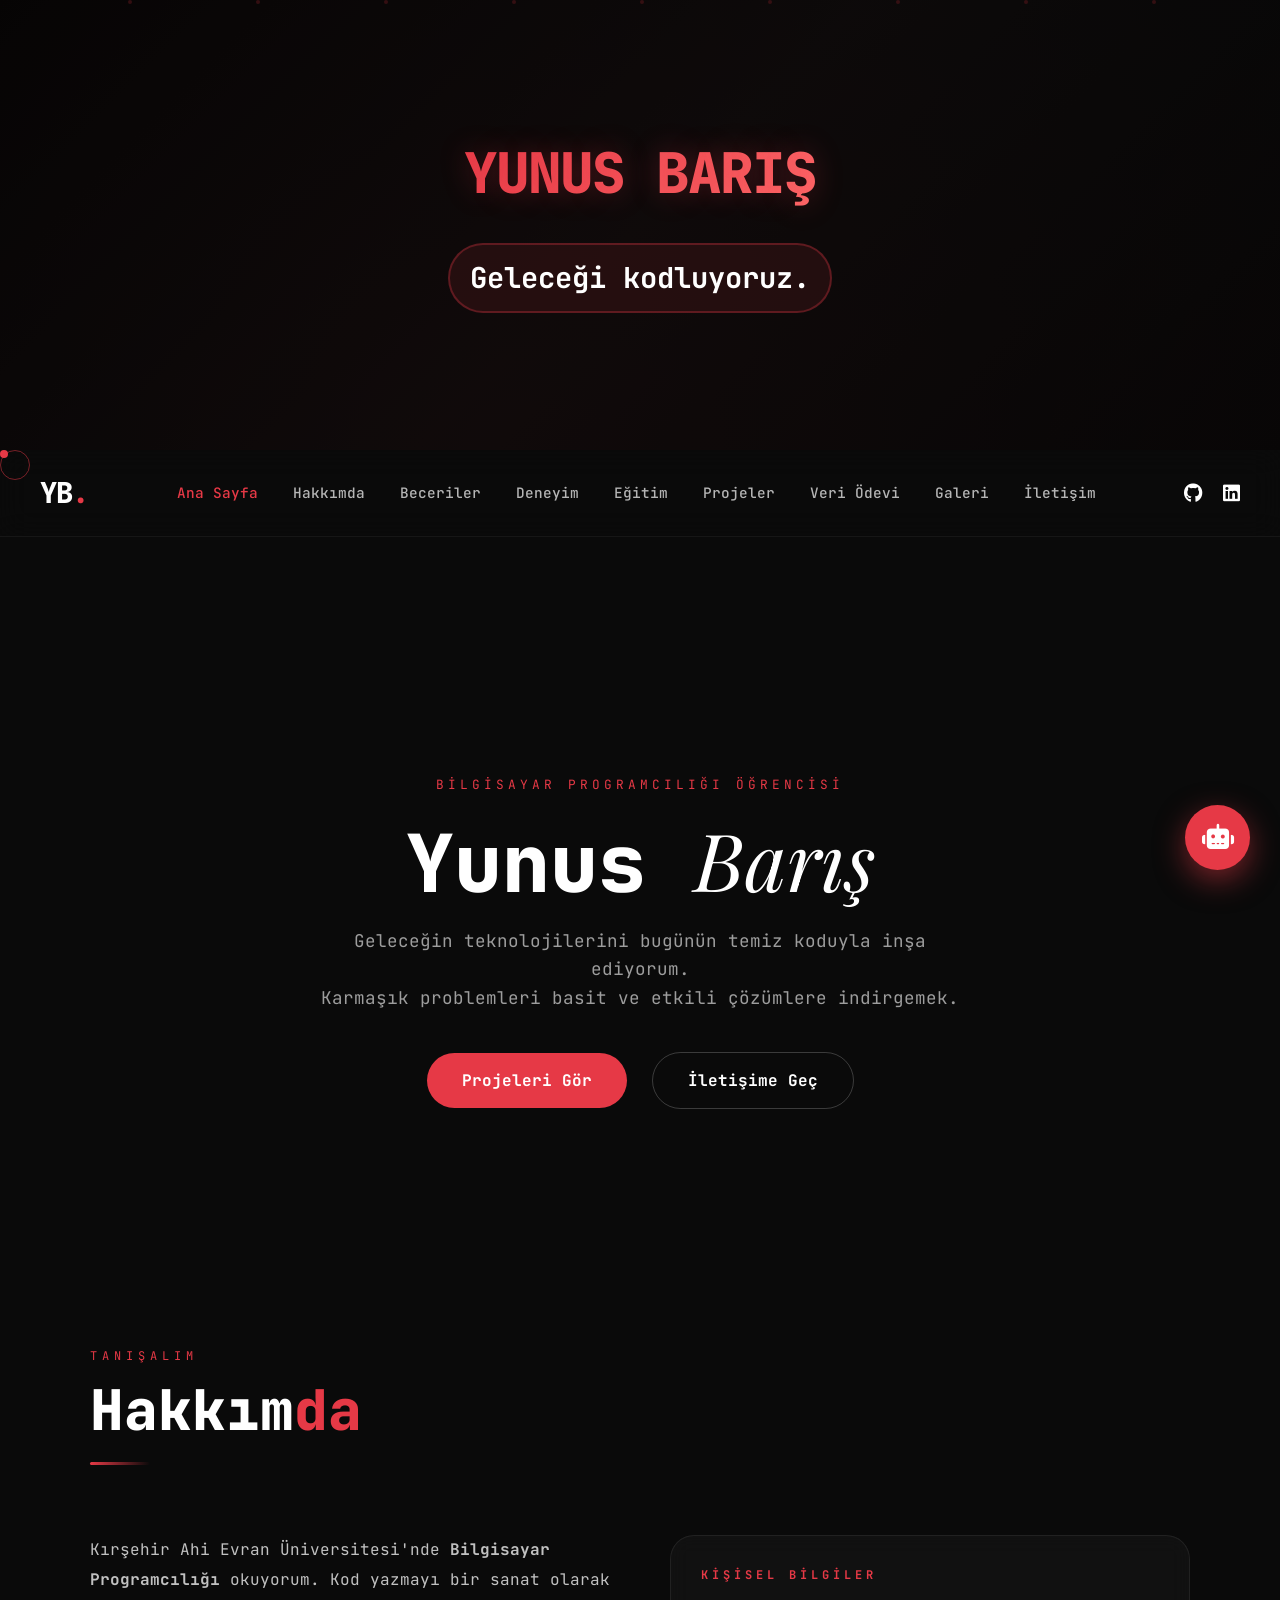
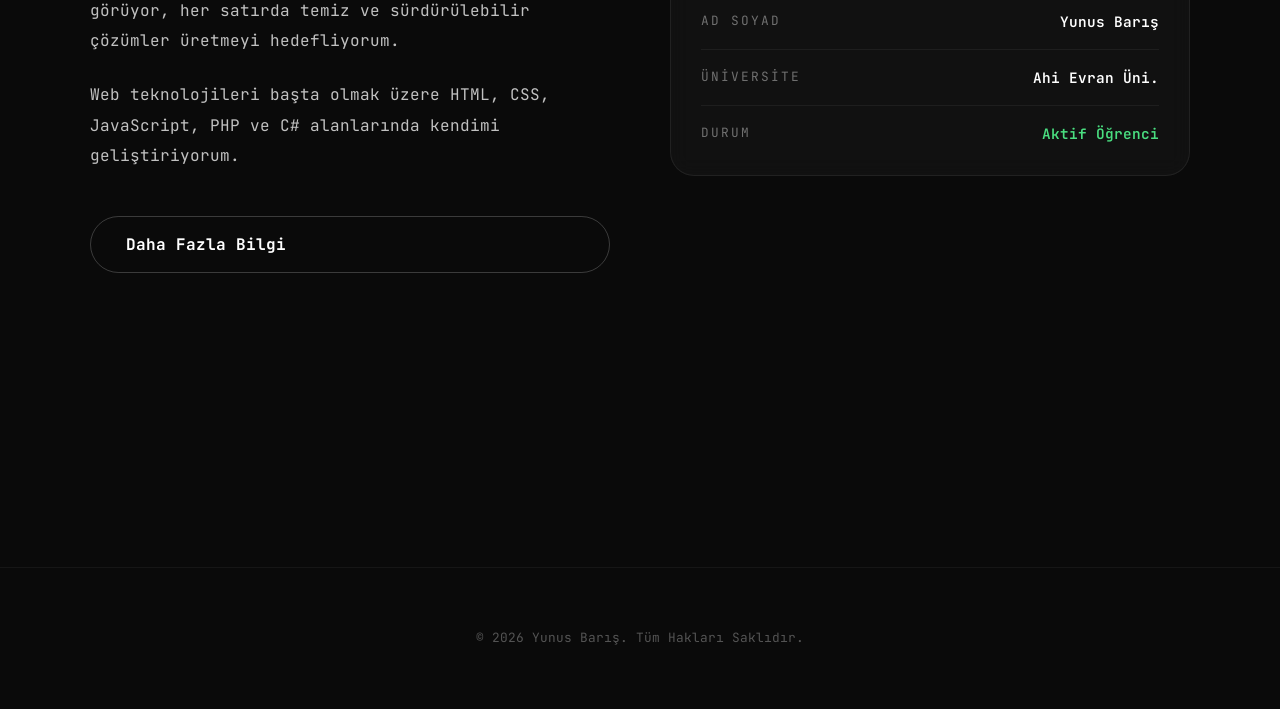
==== commit e641b969: "Update index.html" ====
--- a/index.html
+++ b/index.html
@@ -48,6 +48,7 @@
                 <li><a href="pages/experience.html">Deneyim</a></li>
                 <li><a href="pages/education.html">Eğitim</a></li>
                 <li><a href="pages/project.html">Projeler</a></li>
+                <li><a href="pages/data.html">Veri Ödevi</a></li>
                 <li><a href="pages/gallery.html">Galeri</a></li>
                 <li><a href="pages/contact.html">İletişim</a></li>
             </ul>
--- a/assets/css/style.css
+++ b/assets/css/style.css
@@ -1205,3 +1205,234 @@
         padding: 6px 12px;
     }
 }
+/* ============================================
+   FAVORİLEME SİSTEMİ STİLLERİ
+   ============================================ */
+
+/* Favori Butonu */
+.favorite-btn {
+    position: absolute;
+    top: 20px;
+    right: 20px;
+    width: 45px;
+    height: 45px;
+    background: rgba(230, 57, 70, 0.15);
+    border: 2px solid rgba(230, 57, 70, 0.3);
+    border-radius: 50%;
+    cursor: pointer;
+    display: flex;
+    align-items: center;
+    justify-content: center;
+    font-size: 1.3rem;
+    color: #e63946;
+    transition: all 0.3s cubic-bezier(0.175, 0.885, 0.32, 1.275);
+    z-index: 10;
+    font-family: inherit;
+}
+
+.favorite-btn:hover {
+    background: rgba(230, 57, 70, 0.25);
+    border-color: #e63946;
+    transform: scale(1.1);
+}
+
+.favorite-btn:active {
+    transform: scale(0.95);
+}
+
+.favorite-btn.active {
+    background: #e63946;
+    color: #fff;
+    box-shadow: 0 0 20px rgba(230, 57, 70, 0.6);
+    border-color: #e63946;
+}
+
+.favorite-btn.active:hover {
+    background: #c12a35;
+    box-shadow: 0 0 30px rgba(230, 57, 70, 0.8);
+}
+
+/* Favori Bölümü */
+.favorites-section {
+    margin-top: 100px;
+    padding-top: 60px;
+    border-top: 2px solid rgba(255, 255, 255, 0.1);
+    animation: fadeInUp 0.6s ease-out 0.2s both;
+}
+
+.favorites-header {
+    margin-bottom: 50px;
+}
+
+.favorites-header h2 {
+    font-size: 2.5rem;
+    font-weight: 800;
+    margin-bottom: 10px;
+    line-height: 1.1;
+}
+
+.favorites-header p {
+    color: rgba(255, 255, 255, 0.6);
+    font-size: 1rem;
+    line-height: 1.6;
+}
+
+/* Boş Favori Durumu */
+.favorites-empty {
+    text-align: center;
+    padding: 60px 20px;
+    color: rgba(255, 255, 255, 0.5);
+}
+
+.favorites-empty i {
+    font-size: 3rem;
+    color: #e63946;
+    margin-bottom: 20px;
+    display: block;
+    opacity: 0.5;
+    transition: all 0.3s ease;
+}
+
+.favorites-empty p {
+    font-size: 1.1rem;
+    line-height: 1.6;
+}
+
+/* Favori Grid */
+.favorites-grid {
+    display: grid;
+    grid-template-columns: repeat(auto-fill, minmax(350px, 1fr));
+    gap: 30px;
+    animation: fadeInUp 0.6s ease-out both;
+}
+
+.favorites-grid .project-card {
+    animation: scaleIn 0.4s ease-out;
+}
+
+@keyframes scaleIn {
+    from {
+        opacity: 0;
+        transform: scale(0.9);
+    }
+    to {
+        opacity: 1;
+        transform: scale(1);
+    }
+}
+
+@keyframes fadeInUp {
+    from {
+        opacity: 0;
+        transform: translateY(20px);
+    }
+    to {
+        opacity: 1;
+        transform: translateY(0);
+    }
+}
+
+/* Temizle Butonu */
+.clear-favorites-btn {
+    display: inline-flex;
+    align-items: center;
+    gap: 10px;
+    padding: 12px 24px;
+    background: rgba(230, 57, 70, 0.1);
+    border: 1px solid rgba(230, 57, 70, 0.3);
+    color: #e63946;
+    border-radius: 50px;
+    cursor: pointer;
+    font-size: 0.9rem;
+    font-weight: 600;
+    font-family: inherit;
+    transition: all 0.3s cubic-bezier(0.175, 0.885, 0.32, 1.275);
+    margin-top: 30px;
+}
+
+.clear-favorites-btn:hover {
+    background: rgba(230, 57, 70, 0.2);
+    border-color: #e63946;
+    transform: translateX(5px);
+}
+
+.clear-favorites-btn:active {
+    transform: translateX(2px);
+}
+
+/* Favori Sayacı */
+.favorites-counter {
+    display: inline-block;
+    background: #e63946;
+    color: #fff;
+    padding: 4px 12px;
+    border-radius: 50px;
+    font-size: 0.8rem;
+    font-weight: 700;
+    margin-left: 10px;
+    animation: pulse 0.6s ease-out;
+}
+
+@keyframes pulse {
+    0% {
+        transform: scale(1.2);
+        opacity: 0;
+    }
+    100% {
+        transform: scale(1);
+        opacity: 1;
+    }
+}
+
+/* Proje Kartı Ayarlaması */
+.project-card {
+    position: relative;
+}
+
+.project-card .project-link {
+    text-decoration: none;
+    color: inherit;
+    display: flex;
+    flex-direction: column;
+    gap: 20px;
+}
+
+/* Responsive Tasarım */
+@media (max-width: 768px) {
+    .favorites-header h2 {
+        font-size: 2rem;
+    }
+
+    .favorites-grid {
+        grid-template-columns: repeat(auto-fill, minmax(280px, 1fr));
+        gap: 20px;
+    }
+
+    .favorite-btn {
+        width: 40px;
+        height: 40px;
+        font-size: 1.1rem;
+        top: 15px;
+        right: 15px;
+    }
+}
+
+@media (max-width: 480px) {
+    .favorites-header h2 {
+        font-size: 1.5rem;
+    }
+
+    .favorites-grid {
+        grid-template-columns: 1fr;
+    }
+
+    .favorites-empty p {
+        font-size: 1rem;
+    }
+
+    .clear-favorites-btn {
+        width: 100%;
+        justify-content: center;
+    }
+}
+
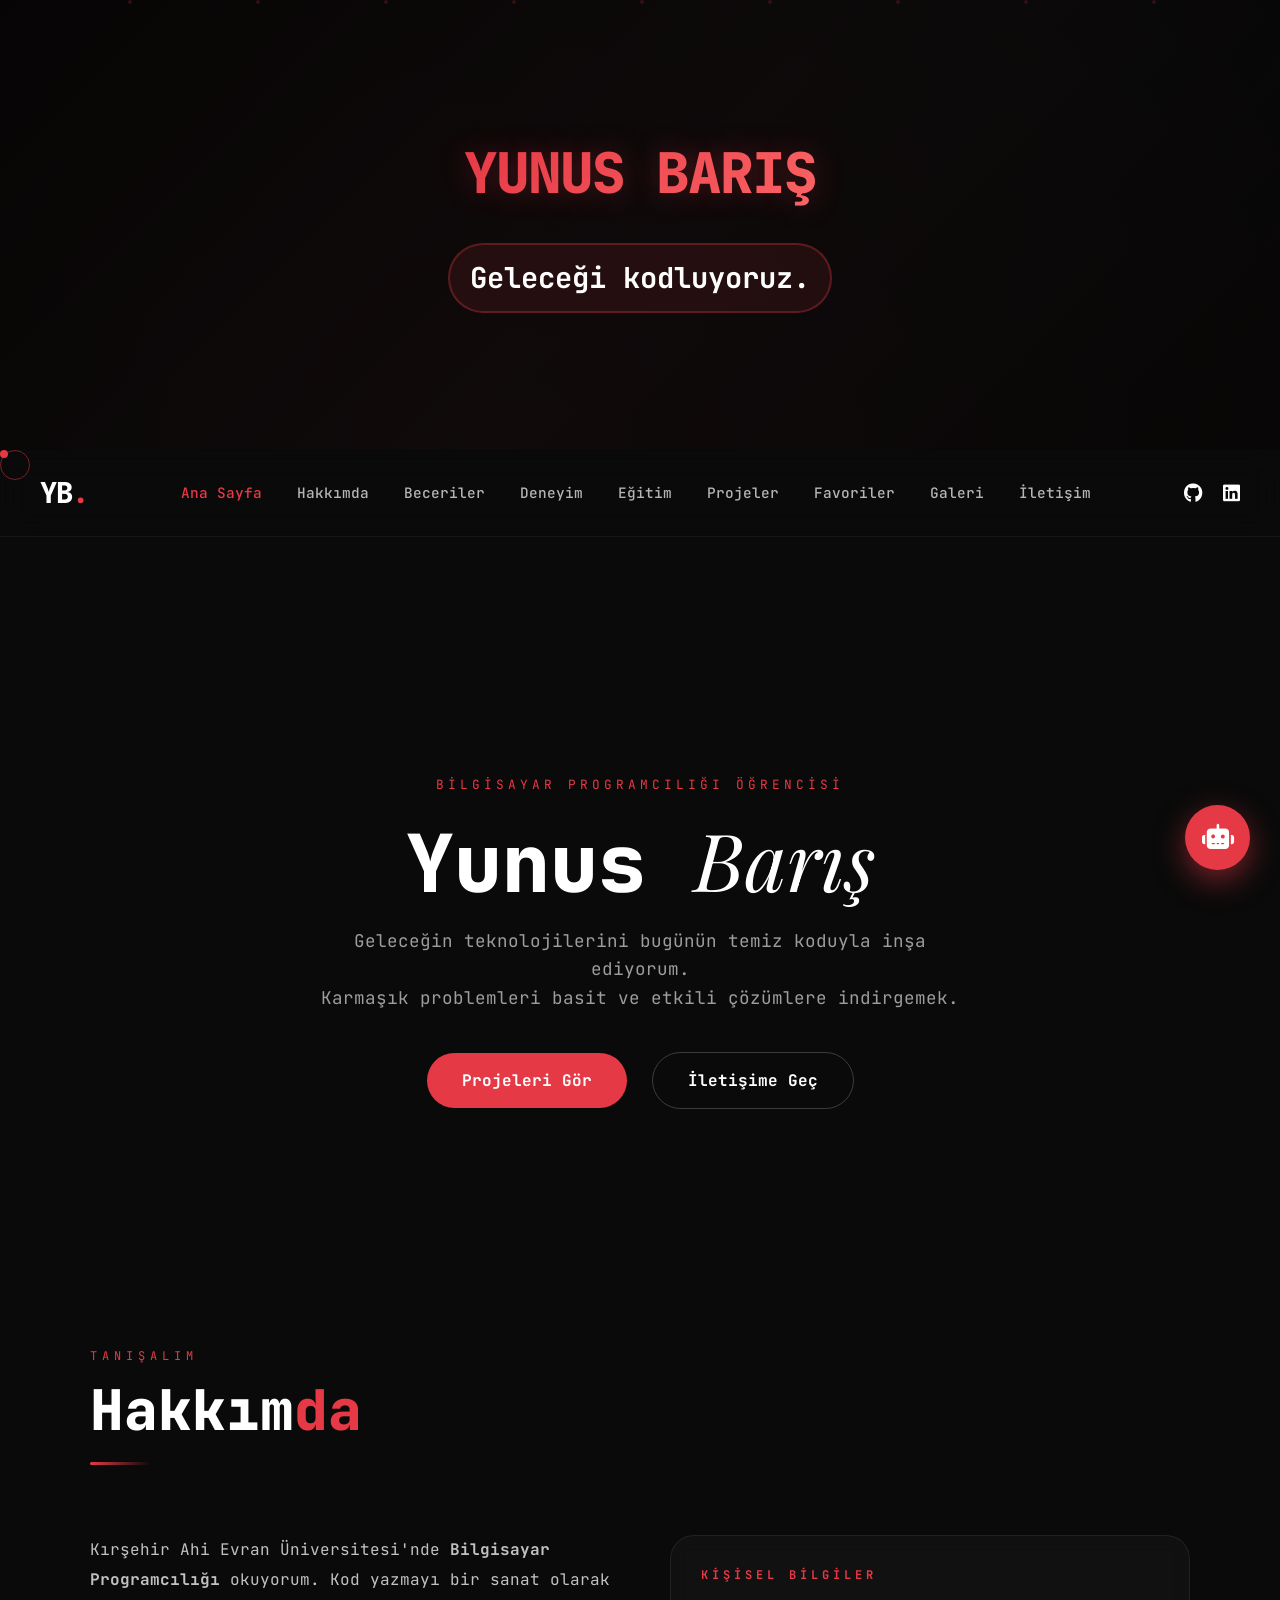
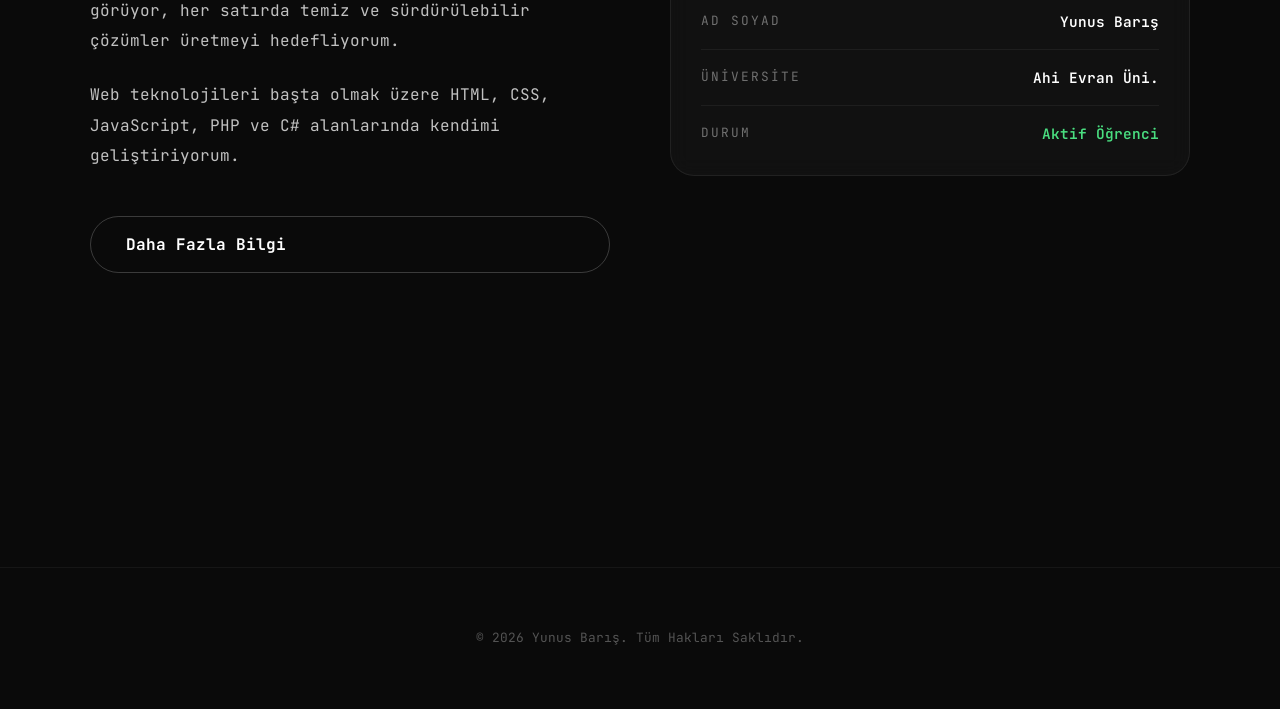
==== commit 4b6aa2c6: "Update index.html" ====
--- a/index.html
+++ b/index.html
@@ -3,7 +3,7 @@
 <head>
     <meta charset="UTF-8">
     <meta name="viewport" content="width=device-width, initial-scale=1.0">
-    <title>Yunus Barış | Ana Sayfa</title>
+    <title>Ana Sayfa | Yunus Barış</title>
     <link rel="stylesheet" href="assets/css/style.css">
     <link rel="stylesheet" href="https://cdnjs.cloudflare.com/ajax/libs/font-awesome/6.5.1/css/all.min.css">
     <link rel="preconnect" href="https://fonts.googleapis.com">
@@ -48,7 +48,7 @@
                 <li><a href="pages/experience.html">Deneyim</a></li>
                 <li><a href="pages/education.html">Eğitim</a></li>
                 <li><a href="pages/project.html">Projeler</a></li>
-                <li><a href="pages/data.html">Veri Ödevi</a></li>
+                <li><a href="pages/data.html">Favoriler</a></li>
                 <li><a href="pages/gallery.html">Galeri</a></li>
                 <li><a href="pages/contact.html">İletişim</a></li>
             </ul>
